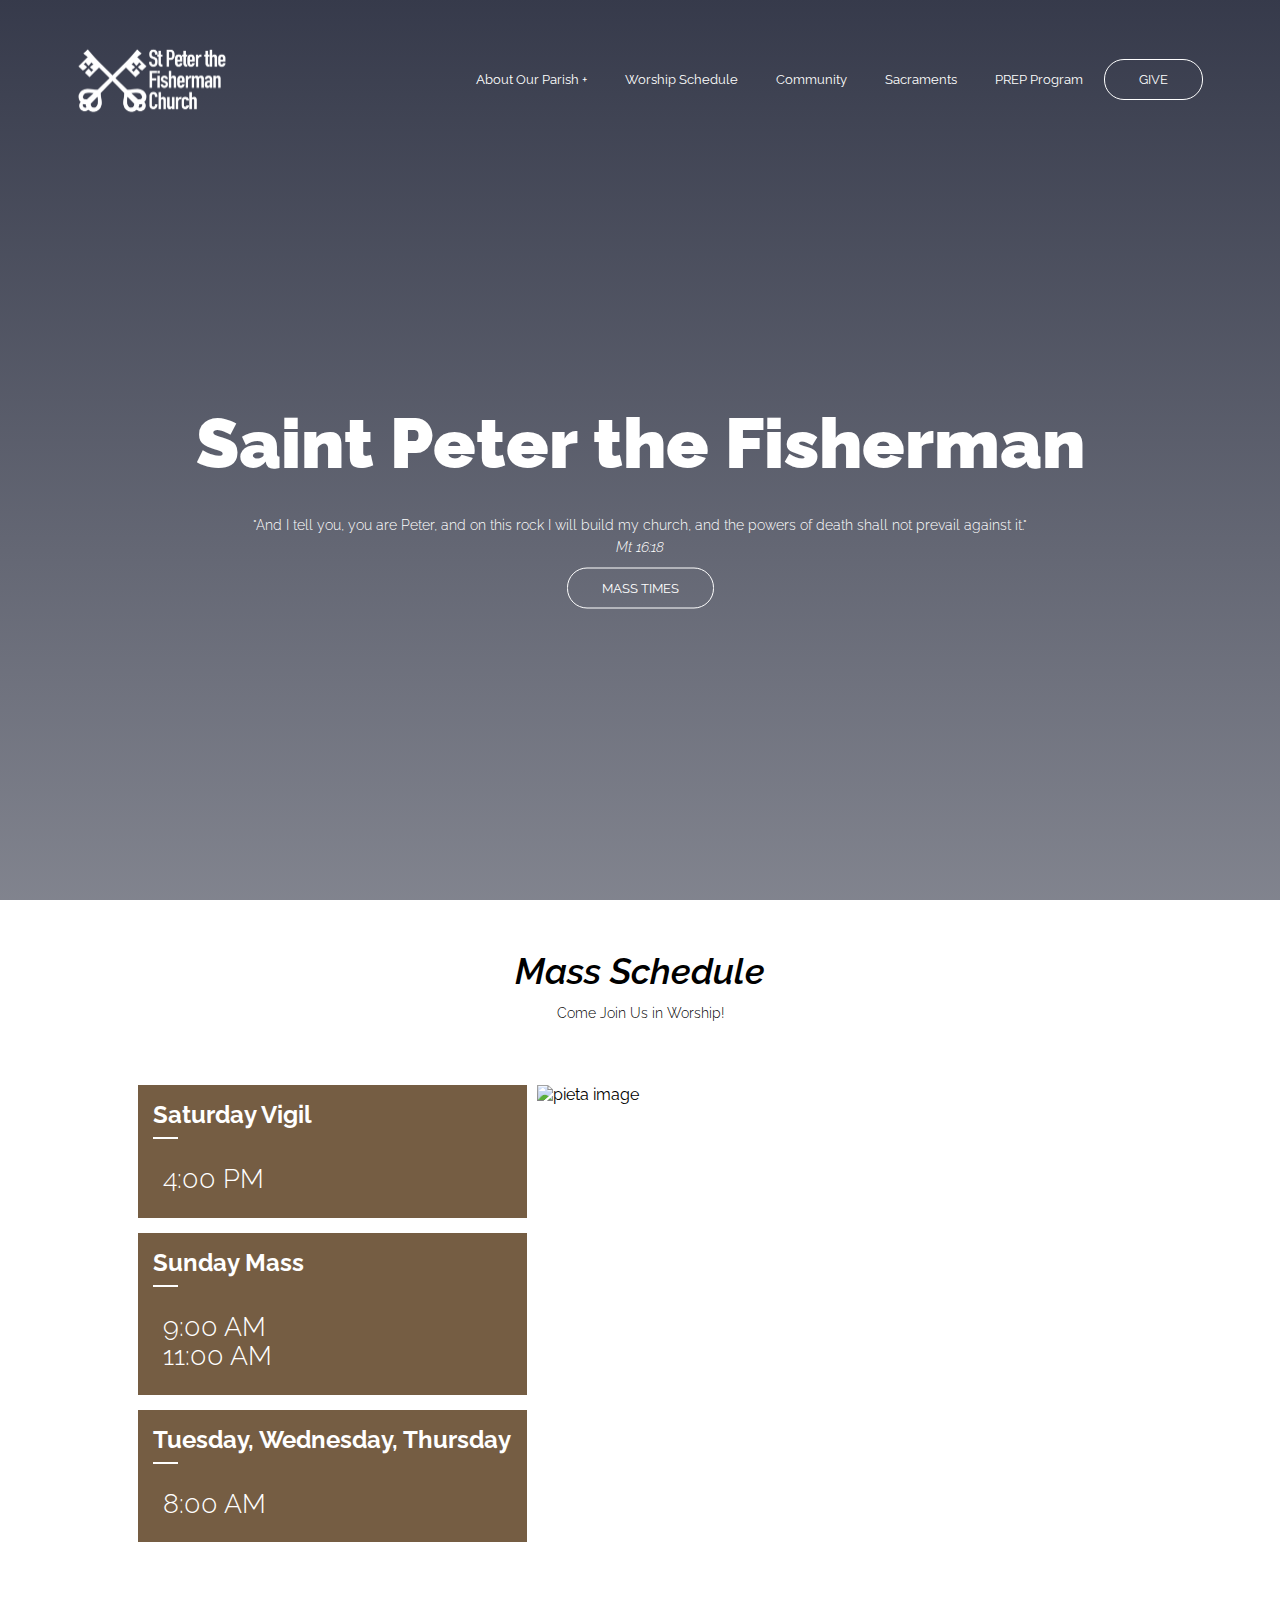
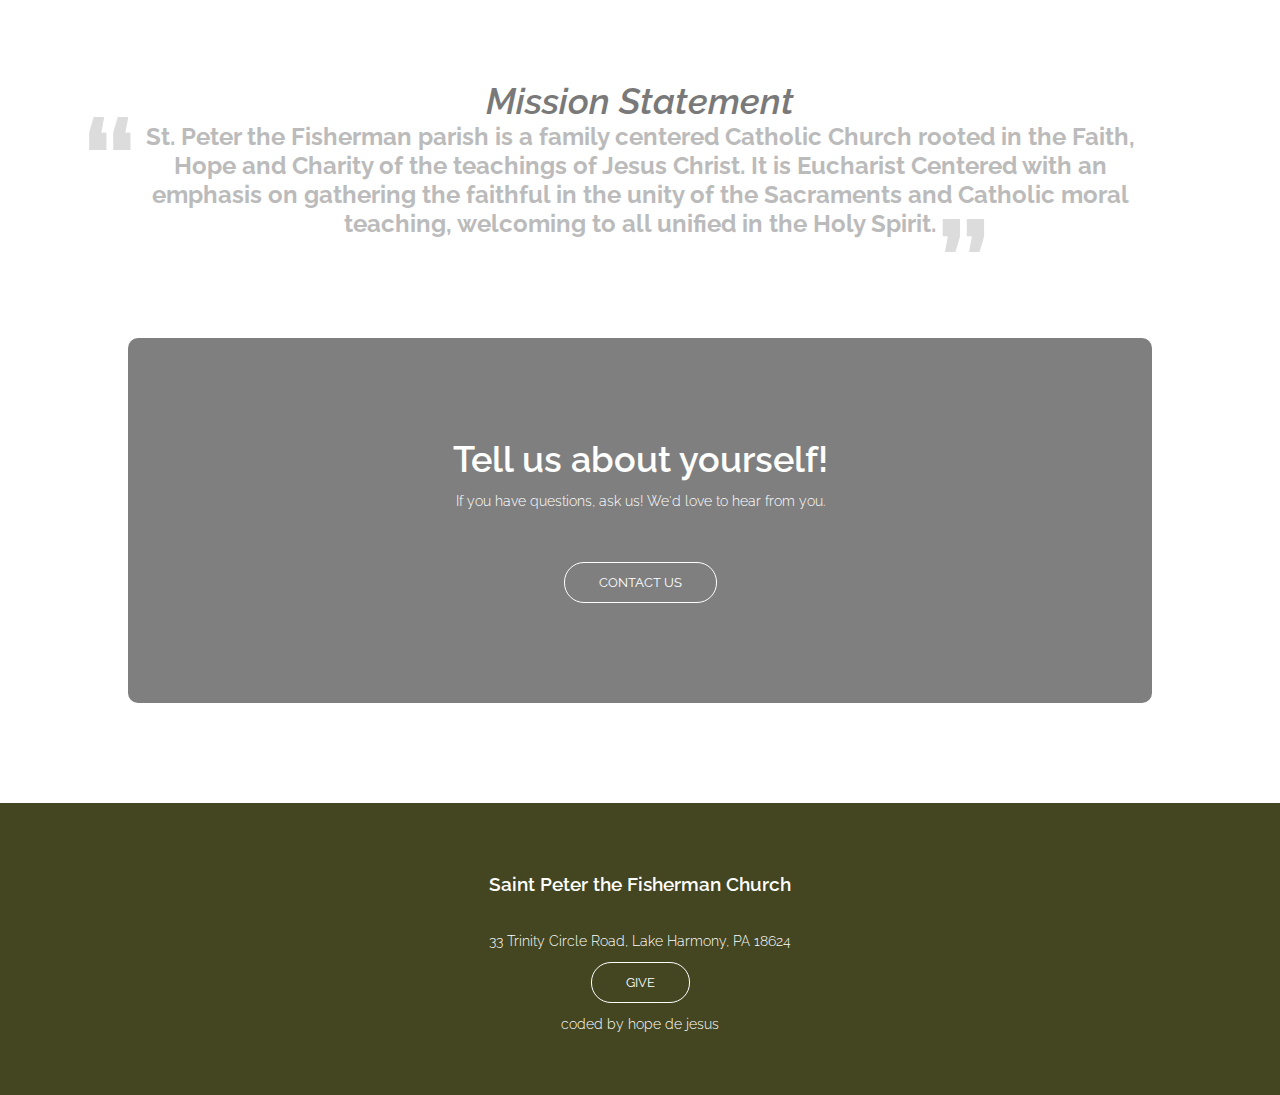
==== index.html @ 3e678460 "Edit Round 1" ====
<!DOCTYPE html>
<html lang="en">
    <head>
        <meta charset="UTF-8">
        <meta name = "viewport" content="with=device-width, initial-scale = 1.0">
        <title>Saint Peter</title>
        <link rel="stylesheet" href="style.css">
        <link rel="icon" type="image/x-icon" href="/images/favicon.ico">
        <link rel="preconnect" href="https://fonts.googleapis.com">
        <link rel="preconnect" href="https://fonts.gstatic.com" crossorigin>
        <link href="https://fonts.googleapis.com/css2?family= Nunito :wght@200;300;400;600;800&family=Raleway&display=swap" rel="stylesheet">
        <script src="https://kit.fontawesome.com/0bef0d9906.js" crossorigin="anonymous"></script>
    <body>
        <section class ="header">
            <nav>
                <a href="index.html"><img src= "images/logo.png"></a>
                <div class = "nav-links" id="navLinks">
                    <i class="fa fa-times" onclick = hideMenu()></i>
                    <ul>
                        <li>
                            <label for= "drop-1" class="toggle"></label>
                            <a>  About Our Parish  </a>
                            <input type="checkbox" id="drop-1">
                            <ul>
                                <li><a href="about.html">Our History</a></li>
                                <li><a href="contact.html">Contact Us</a></li>
                                <li><a href="join.html">Become a Member</a></li>
                            </ul>
                        </li>
                        <li><a href="schedule.html">Worship Schedule</a></li>
                        <li><a href="community.html">Community</a></li>
                        <li><a href="sacraments.html">Sacraments</a></li>
                        <li><a href="prep.html">PREP Program</a></li>
                        <a href="https://www.osvhub.com/stpeterthefisherman/giving/funds" class="main-button">GIVE</a>
                    </ul>
                </div>
                <i class="fa fa-bars" onclick= showMenu() ></i>
            </nav>

            <div class = "text-box">
                <h1><b>Saint Peter the Fisherman</b></h1>
                <p>"And I tell you, you are Peter, and on this rock I will build my church, and the powers of death
                    shall not prevail against it."<br><i>Mt 16:18</i></p>
                <a href="schedule.html" class="main-button">MASS TIMES</a>
            </div>

        </section>




        <! ------- mass schedule ---------- !>
        <section class ="subtitle">
            <h1><em>Mass Schedule</em></h1>
            <p>Come Join Us in Worship!</p>
        </section>
        <section class="schedule">
            <div class = "row">
                <div class="schedule-col">
                    <ol>
                        <li>
                            <h4>Saturday Vigil</h4>
                            <p>4:00 PM</p>
                        </li>
                        <li>
                            <h4>Sunday Mass</h4>
                            <p>9:00 AM <br>11:00 AM</p>
                        </li>
                        <li>
                            <h4>Tuesday, Wednesday, Thursday</h4>
                            <p>8:00 AM</p>
                        </li>
                    </ol>
                </div>
                <img src="images/motherAndSon.jpg" alt="pieta image">
            </div>

        </section>


        <! ------- mission statement ---------- !>
        <section class ="subtitle">
            <section class = "quote">
                <h1><em>Mission Statement</em></h1>
                <h2>St. Peter the Fisherman parish is a family centered Catholic
                    Church rooted in the Faith, Hope and Charity of the teachings
                    of Jesus Christ. It is Eucharist Centered with an emphasis on
                    gathering the faithful in the unity of the Sacraments and
                    Catholic moral teaching, welcoming to all unified in the
                    Holy Spirit.</h2>
            </section>
        </section>



    <! ------ Contact  --------- >
    <section class = "contact-port">
        <h1>Tell us about yourself!</h1>
        <p>If you have questions, ask us! We'd love to hear from you.</p>
        <a href="contact.html" class="main-button">CONTACT US</a>
    </section>


    <! ------ footer --------- >
    <section class = "footer">
        <h3>Saint Peter the Fisherman Church</h3>
        <p>33 Trinity Circle Road, Lake Harmony, PA 18624
        </p>
        <a href="https://www.osvhub.com/stpeterthefisherman/giving/funds" class="main-button">GIVE</a>
        <p>coded by hope de jesus <i class="fa-regular fa-face-smile"></i></p>
    </section>

    </body>


    <! ---------------JavaScript for Hamburger Toggle Menu ----------------------- !>


    <script>
        var navLinks = document.getElementById("navLinks");
        function showMenu(){
            navLinks.style.right = "0";
        }
        function hideMenu(){
            navLinks.style.right = "-200px";
        }
    </script>

</html>
---- style.css ----
*{
    margin: 0;
    padding: 0;
    -webkit-box-sizing: border-box;
    box-sizing: border-box;
    font-family: 'Raleway', sans-serif;
}



.header{
    min-height: 100vh;
    width: 100%;
    background-image: linear-gradient(rgba(4,9,30,0.8),rgba(4,9,30,0.5)), url(images/outside.jpg);
    background-position: center;
    background-size: cover;
    position: relative;
}

nav{
    display: flex;
    padding: 2% 6%;
    justify-content: space-between;
    align-items: center;
}
nav img{
    width: 150px;

}
.nav-links{
    flex: 1;
    text-align: right;
}

.nav-links ul li{
    list-style: none;
    display: inline-block;
    padding: 3px 12px;
    position: relative;
    margin: 5px;
}

.nav-links ul li ul li{
    list-style: none;
}

.nav-links ul li ul li:after {
    content: '';
    position: absolute;
    width: 100%;
    transform: scaleX(0);
    height: 2px;
    bottom: 0;
    left: 0;
    background-color: #EB5E28;
    transform-origin: bottom right;
    transition: transform 0.25s ease-out;
}

/*this drop downs items*/
.nav-links ul li ul li:hover:after{
    transform: scaleX(1);
    transform-origin: bottom left;

}

/*the main items*/
.nav-links ul li:hover{
    transition: .5s;
}

.nav-links ul li:after {
    content: '';
    position: absolute;
    width: 100%;
    transform: scaleX(0);
    height: 2px;
    bottom: 0;
    left: 0;
    background-color: #137C31;
    transform-origin: bottom right;
    transition: transform 0.25s ease-out;
}

.nav-links ul li:hover:after {
    transform: scaleX(1);
    transform-origin: bottom left;
}

.nav-links ul ul {
    display: none;
    position: absolute;
}


.nav-links ul ul li{
    float: none;
    display: list-item;
    position: relative;
}


.nav-links ul li a{
    color: white;
    text-decoration: none;
    font-size: 13px;
    display: inline-block;
}


li>a:after{
    content: ' +';
}


.nav-links ul li:hover>ul{
    display: block;
}

li>a:only-child:after{
    content: "";
}

nav .fa{
    display: none;
    color: white;
    margin: 10px;
    font-size: 22px;
    cursor: pointer;
}


[id^=drop]{
    display: none;
}

.text-box{
    width: 90%;
    color: white;
    position: absolute;
    top: 55%;
    left: 50%;
    transform: translate(-50%, -50%);
    text-align: center;

}

.text-box h1{
    padding: 20px;
    font-size: 70px;
}

.text-box h2{
    margin: 10px 0 40px;
    font-size:20px;
}

.main-button{
    display: inline-block;
    text-decoration: none;
    color: white;
    border: 1px solid white;
    padding: 12px 34px;
    font-size: 13px;
    background: transparent;
    position: relative;
    cursor: pointer;
    border-radius: 20px;
}

.main-button:hover{
    border: 1px solid white;
    background-color: #137C31;
    transition: .5s;
}

.secondary-button{
    display: inline-block;
    text-decoration: none;
    color: white;
    border: 1px solid #137C31;
    padding: 12px 34px;
    font-size: 13px;
    background: #137C31;
    position: relative;
    cursor: pointer;
    border-radius: 20px;
}

.secondary-button:hover{
    border: 1px solid #137C31;
    background-color: white;
    color: #137C31;
    transition: .5s;
}


@media(max-width: 700px){
     .text-box h1{
         font-size: 40px;
     }

    .nav-links ul li{
        display: block;
    }


    .nav-links{
        position: absolute;
        background: #999D58;
        height: 100vh;
        width: 200px;
        right:-200px;
        top: 0;
        text-align: left;
        z-index: 2;
        transition: .5s;
    }

    nav .fa{
        display: block;
        color: white;
        margin: 10px;
        font-size: 22px;
        cursor: pointer;
    }


    [id^=drop]:checked+ul{
        display: block;
    }

    .nav-links ul{
        padding: 10px;
    }

    .nav-links ul ul a{
        padding: 0px;
    }

    .nav-links ul ul{
        float: none;
        position: static;
        color: white;
    }

    nav ul ul li{
        display: block;
        width:100%;
    }

    .nav-links ul li ul li:after {
        background-color: white;
        width: 90%;
    }

    .nav-links ul ul {
        display: block;
        position: relative;
    }


}


/*--------- text specification ------*/
h1{
    font-size: 36px;
    font-weight: 600;
}



p{
    font-size: 14px;
    font-weight: 300;
    line-height: 22px;
    padding: 10px;
}

a{
    text-decoration: none;
    color: black;
}

.row{
    margin-top: 5%;
    display: flex;
    justify-content: space-between;
}

.subtitle{
    width: 80%;
    margin: auto;
    text-align: center;
    padding-top: 50px;
}


/*-------- mass schedule  ----------*/

.schedule-col{
    flex-basis: 65%;
}


.schedule{
    width: 80%;
    margin: auto;
    padding-bottom: 50px;
}

.schedule h3{
    text-align: left;
}

.schedule img{
    width: 1000px;
    height: 495px;

}


.schedule-col h3 {
    font-size: 1.65rem;
    margin: 15px 0;
    text-align: center;
}

.schedule-col ol {
    counter-reset: section;
    padding: 0px 10px 10px;
}

.schedule-col li {
    list-style-type: none;
    position: relative;
    font-size: 1.5rem;
    padding: 15px;
    margin-bottom: 15px;
    background: #755D43;
    color: #fff;
}

.schedule-col h4 {
    position: relative;
    padding-bottom: 10px;
}

.schedule-col h4:after {
    content: '';
    position: absolute;
    bottom: 0;
    left: 0;
    width: 25px;
    height: 2px;
    background: white;
}

.schedule-col p {
    font-size: 1.7rem;
    line-height: 1.8rem;
    margin-top: 15px;
}


@media(max-width: 800px){
    .schedule-col{
        flex-direction: row;
    }
    .schedule{
        flex-direction: row;
    }
    .schedule img{
        flex-direction: row;
        width: 100%;
        height: 100%;
    }
}


/* ----------- mission statement --------------- */
.quote {

    color: #bbbbbb;
}

.quote h1{
    color: #7a7979;
}

.quote h2::before,
.quote h2::after {
    content: "“";
    font-size: 8rem;
    margin: -2rem 0 0 -4rem;
    position: absolute;
    opacity: 0.5;
}

.quote h2::after {
    content: "”";
    margin: -1rem -4rem 0 0;
}

/* ---------- contact -----------*/
.contact-port{
    margin: 100px auto;
    width: 80%;
    background-image: linear-gradient(rgba(0,0,0,0.5), rgba(0,0,0,0.5)), url(images/candleSet.jpg);
    background-position: center;
    background-size: cover;
    border-radius: 10px;
    text-align: center;
    padding: 100px 0;

}

.contact-port h1{
    color: white;
    padding: 0;
}
.contact-port p{
    color: white;
    margin-bottom: 40px;
}

@media(max-width: 800px){
    .contact-port h1{
        font-size: 24px;
    }
}


/*----------- footer -------------*/


.footer{
    width:100%;
    text-align: center;
    padding: 50px 0;
    background-color: #434620;
    color: white;
}

.footer h3{
    margin-bottom: 25px;
    margin-top: 20px;
    font-weight: 600;
}



/*  ------------------ general pages ----------*/
.sub-header-contact{
    height: 50vh;
    width: 100%;
    background-image: linear-gradient(rgba(4,9,30,0.75),rgba(4,9,30,0.75)), url(images/pews.JPG);
    background-position: center;
    background-size: cover;
    text-align: center;
    color: white;
}

.sub-header-contact h1{
    margin-top: 40px;
}


.about-general{
    width: 80%;
    margin: auto;
    padding-top: 80px;
    padding-bottom: 50px;
}

.about-general h3{
    text-align: left;
}

.general-col{
    flex-basis: 48%;
    padding: 30px 2px;
}

.general-col img{
    width: 100%;
}


.general-col h3 {
    font-size: 1.65rem;
    margin: 15px 0;
    text-align: center;
  }
  
.general-col ol {
    counter-reset: section;
    padding: 30px;
  }
  
.general-col li {
    list-style-type: none;
    position: relative;
    font-size: 1.5rem;
    padding: 15px;
    margin-bottom: 15px;
    background: #755D43;
    color: #fff;
  }
  
  .about-general h4 {
    position: relative;
    padding-bottom: 10px;
  }

  .about-general h4:after {
    content: '';
    position: absolute;
    bottom: 0;
    left: 0;
    width: 25px;
    height: 2px;
    background: white;
  }
  
  .about-general p {
    font-size: 1.7rem;
    line-height: 1.8rem;
    margin-top: 15px;
  }

@media(max-width: 800px){
    .row{
        flex-direction: column; /* important */
    }
}

/* ----- about paragraph -------  */
.about-paragraph{
    width: 80%;
    margin: auto;
    padding-top: 80px;
    padding-bottom: 50px;
}

.about-paragraph h3{
    text-align: left;
}

.paragraph-col{
    flex-basis: 48%;
    padding: 30px 2px;
}

.paragraph-col img{
    width: 100%;
}

.paragraph-col h1{
    padding-top: 0;
}

.paragraph-col p {
    padding: 15px 0 25px;
}


/*  ------------------ contact page ----------*/
.sub-header-contact{
    height: 50vh;
    width: 100%;
    background-image: linear-gradient(rgba(4,9,30,0.75),rgba(4,9,30,0.75)), url(images/altar2.jpg);
    background-position: center;
    background-size: cover;
    text-align: center;
    color: white;
}

.sub-header-contact h1{
    margin-top: 40px;
}

/*  ------------------ about page ----------*/
.sub-header-about{
    height: 50vh;
    width: 100%;
    background-image: linear-gradient(rgba(4,9,30,0.75),rgba(4,9,30,0.75)), url(images/candle.jpg);
    background-position: center;
    background-size: cover;
    text-align: center;
    color: white;
}

.sub-header-about h1{
    margin-top: 40px;
}

/*  ------------------ community page ----------*/
.sub-header-community{
    height: 50vh;
    width: 100%;
    background-image: linear-gradient(rgba(4,9,30,0.75),rgba(4,9,30,0.75)), url(images/pews.jpg);
    background-position: center;
    background-size: cover;
    text-align: center;
    color: white;
}

.sub-header-community h1{
    margin-top: 40px;
}

/*  ------------------ schedule page ----------*/
.sub-header-schedule{
    height: 50vh;
    width: 100%;
    background-image: linear-gradient(rgba(4,9,30,0.75),rgba(4,9,30,0.75)), url(images/insidefront.jpg);
    background-position: center;
    background-size: cover;
    text-align: center;
    color: white;
}

.sub-header-schedule h1{
    margin-top: 40px;
}


/*  ------------------ join page ----------*/
.sub-header-join {
    height: 50vh;
    width: 100%;
    background-image: linear-gradient(rgba(4,9,30,0.75),rgba(4,9,30,0.75)), url(images/copperMaryclose.jpg);
    background-position: center;
    background-size: cover;
    text-align: center;
    color: white;
}

.sub-header-join h1{
    margin-top: 40px;
}

/*  ------------------ sacrements page ----------*/
.sub-header-join {
    height: 50vh;
    width: 100%;
    background-image: linear-gradient(rgba(4,9,30,0.75),rgba(4,9,30,0.75)), url(images/candleSet.jpg);
    background-position: center;
    background-size: cover;
    text-align: center;
    color: white;
}

.sub-header-join h1{
    margin-top: 40px;
}


/*  ------------------ PREP page ----------*/
.sub-header-prep {
    height: 50vh;
    width: 100%;
    background-image: linear-gradient(rgba(4,9,30,0.75),rgba(4,9,30,0.75)), url(images/circledrive.jpg);
    background-position: center;
    background-size: cover;
    text-align: center;
    color: white;
}

.sub-header-join h1{
    margin-top: 40px;
}
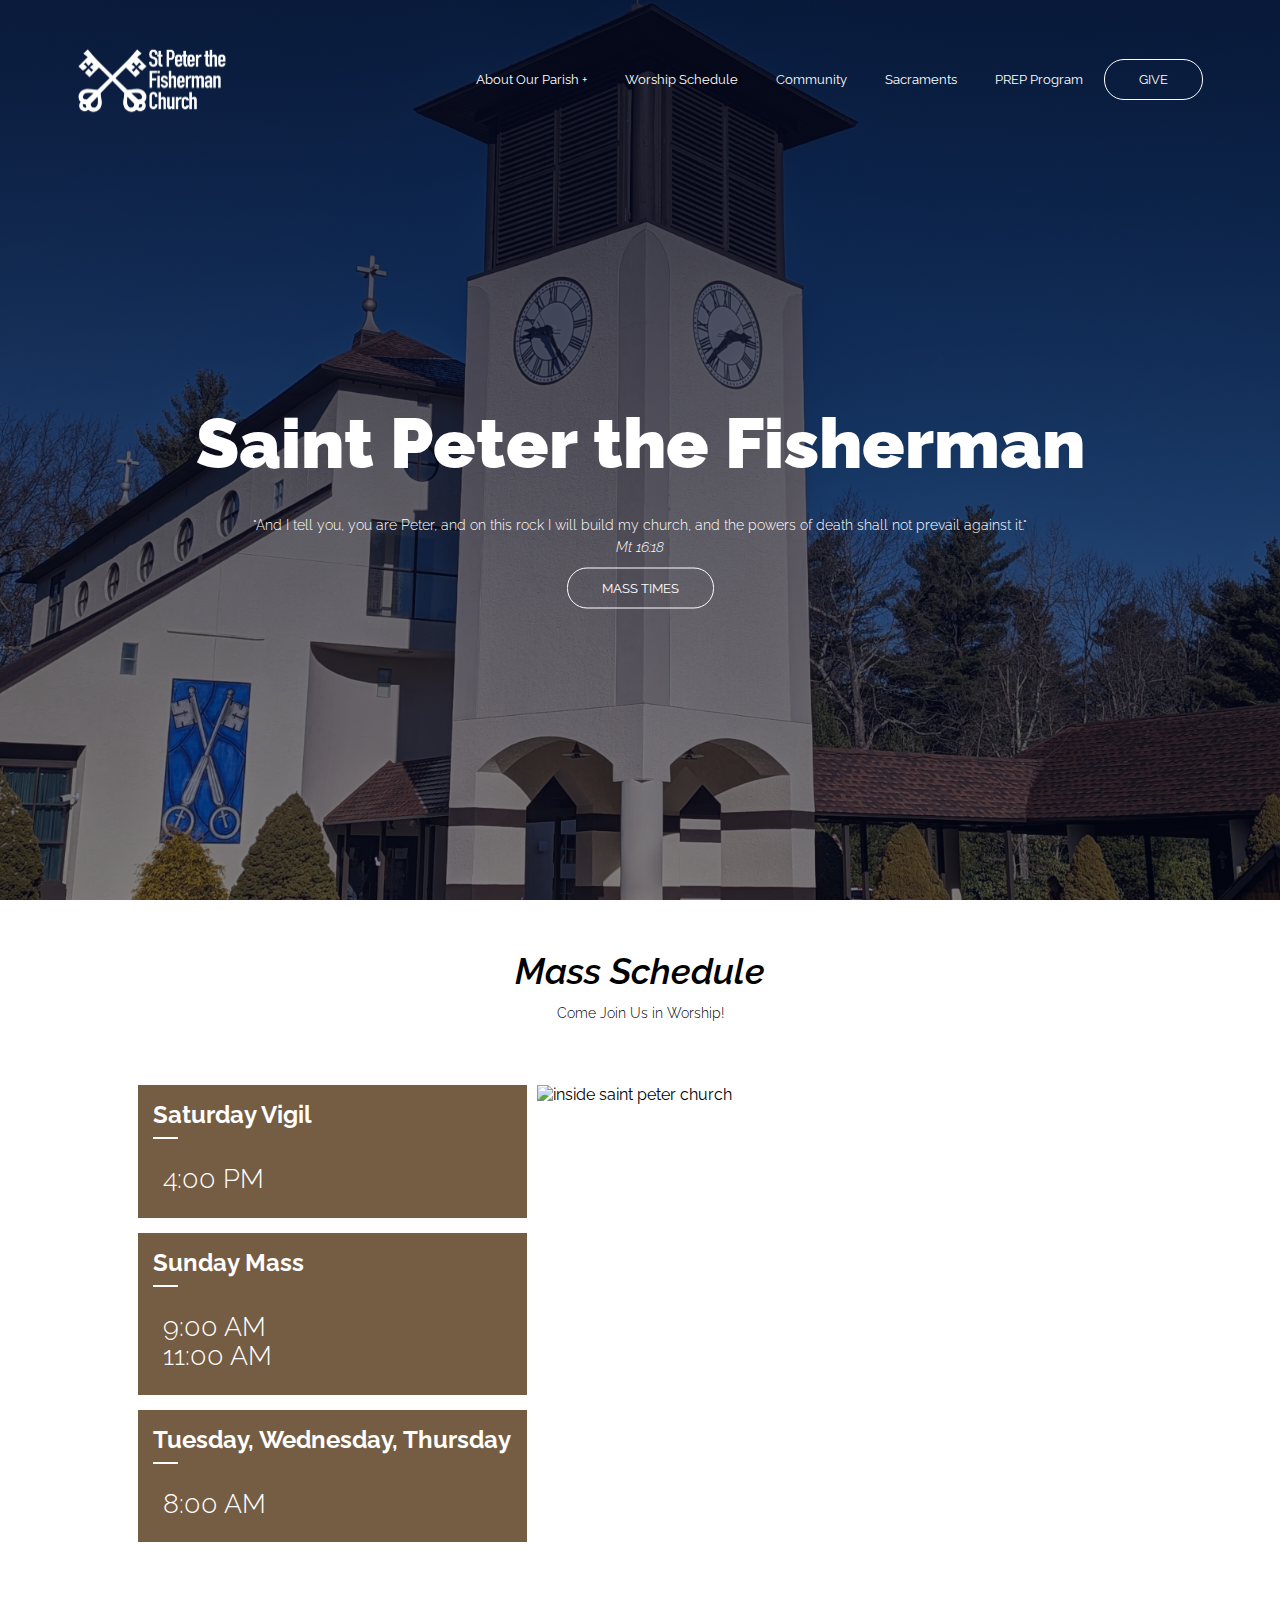
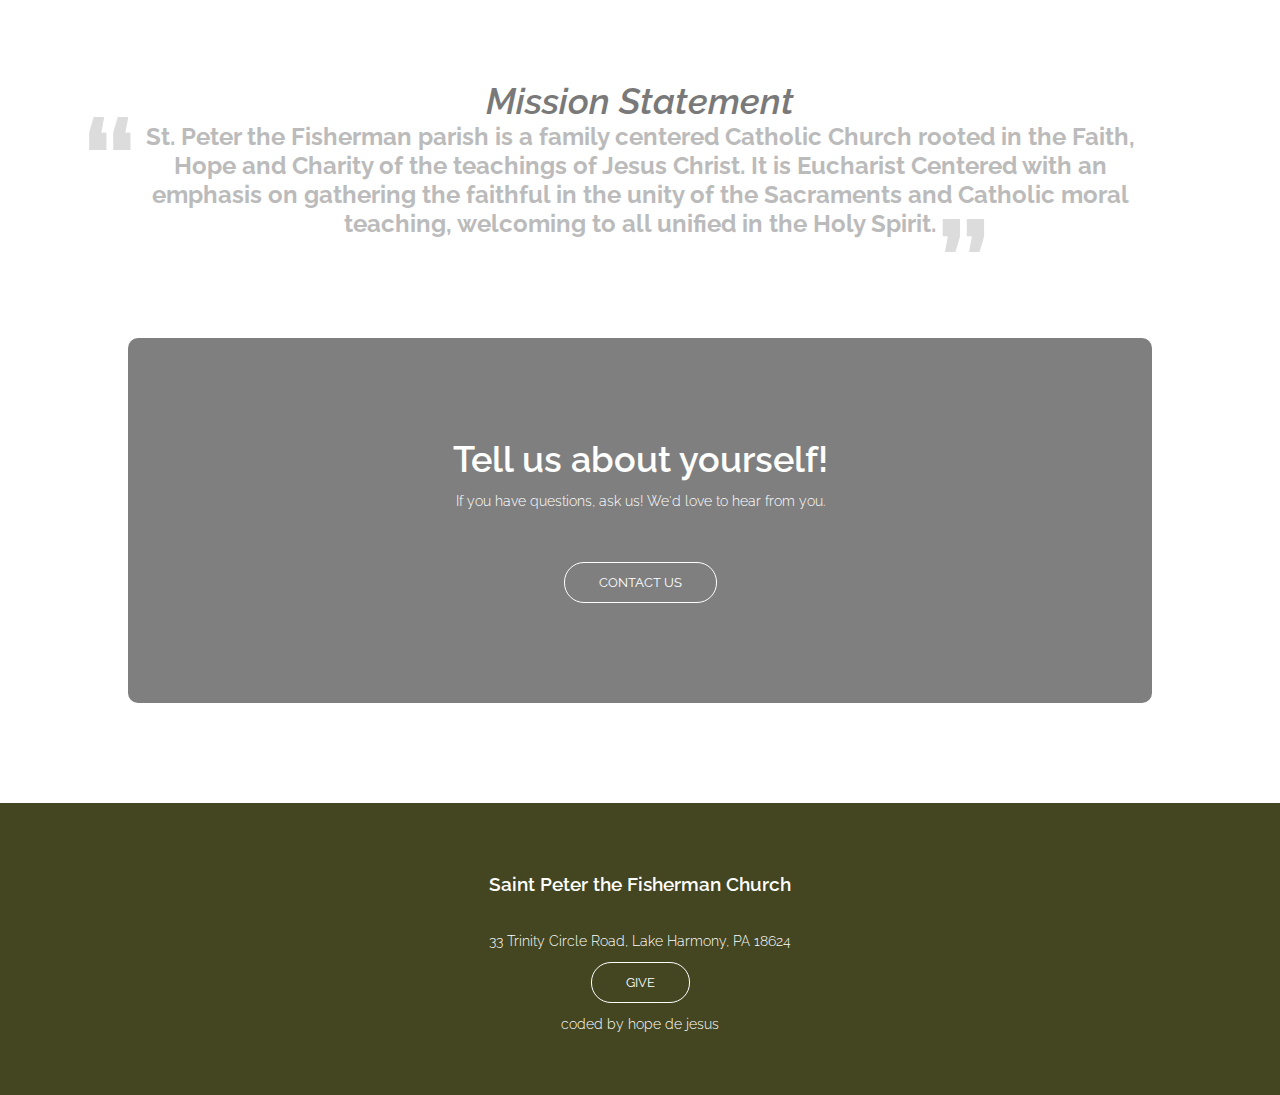
==== commit c7abae96: "Edit Round 3 added alt tags, more images, and few text typos" ====
--- a/index.html
+++ b/index.html
@@ -13,7 +13,7 @@
     <body>
         <section class ="header">
             <nav>
-                <a href="index.html"><img src= "images/logo.png"></a>
+                <a href="index.html"><img src= "images/logo.png" alt="Saint Peter the Fisherman Logo"></a>
                 <div class = "nav-links" id="navLinks">
                     <i class="fa fa-times" onclick = hideMenu()></i>
                     <ul>
@@ -72,7 +72,7 @@
                         </li>
                     </ol>
                 </div>
-                <img src="images/motherAndSon.jpg" alt="pieta image">
+                <img src="images/inside.jpg" alt="inside saint peter church">
             </div>
 
         </section>
--- a/style.css
+++ b/style.css
@@ -11,7 +11,7 @@
 .header{
     min-height: 100vh;
     width: 100%;
-    background-image: linear-gradient(rgba(4,9,30,0.8),rgba(4,9,30,0.5)), url(images/outside.jpg);
+    background-image: linear-gradient(rgba(4,9,30,0.8),rgba(4,9,30,0.5)), url(images/frontClock.jpg);
     background-position: center;
     background-size: cover;
     position: relative;
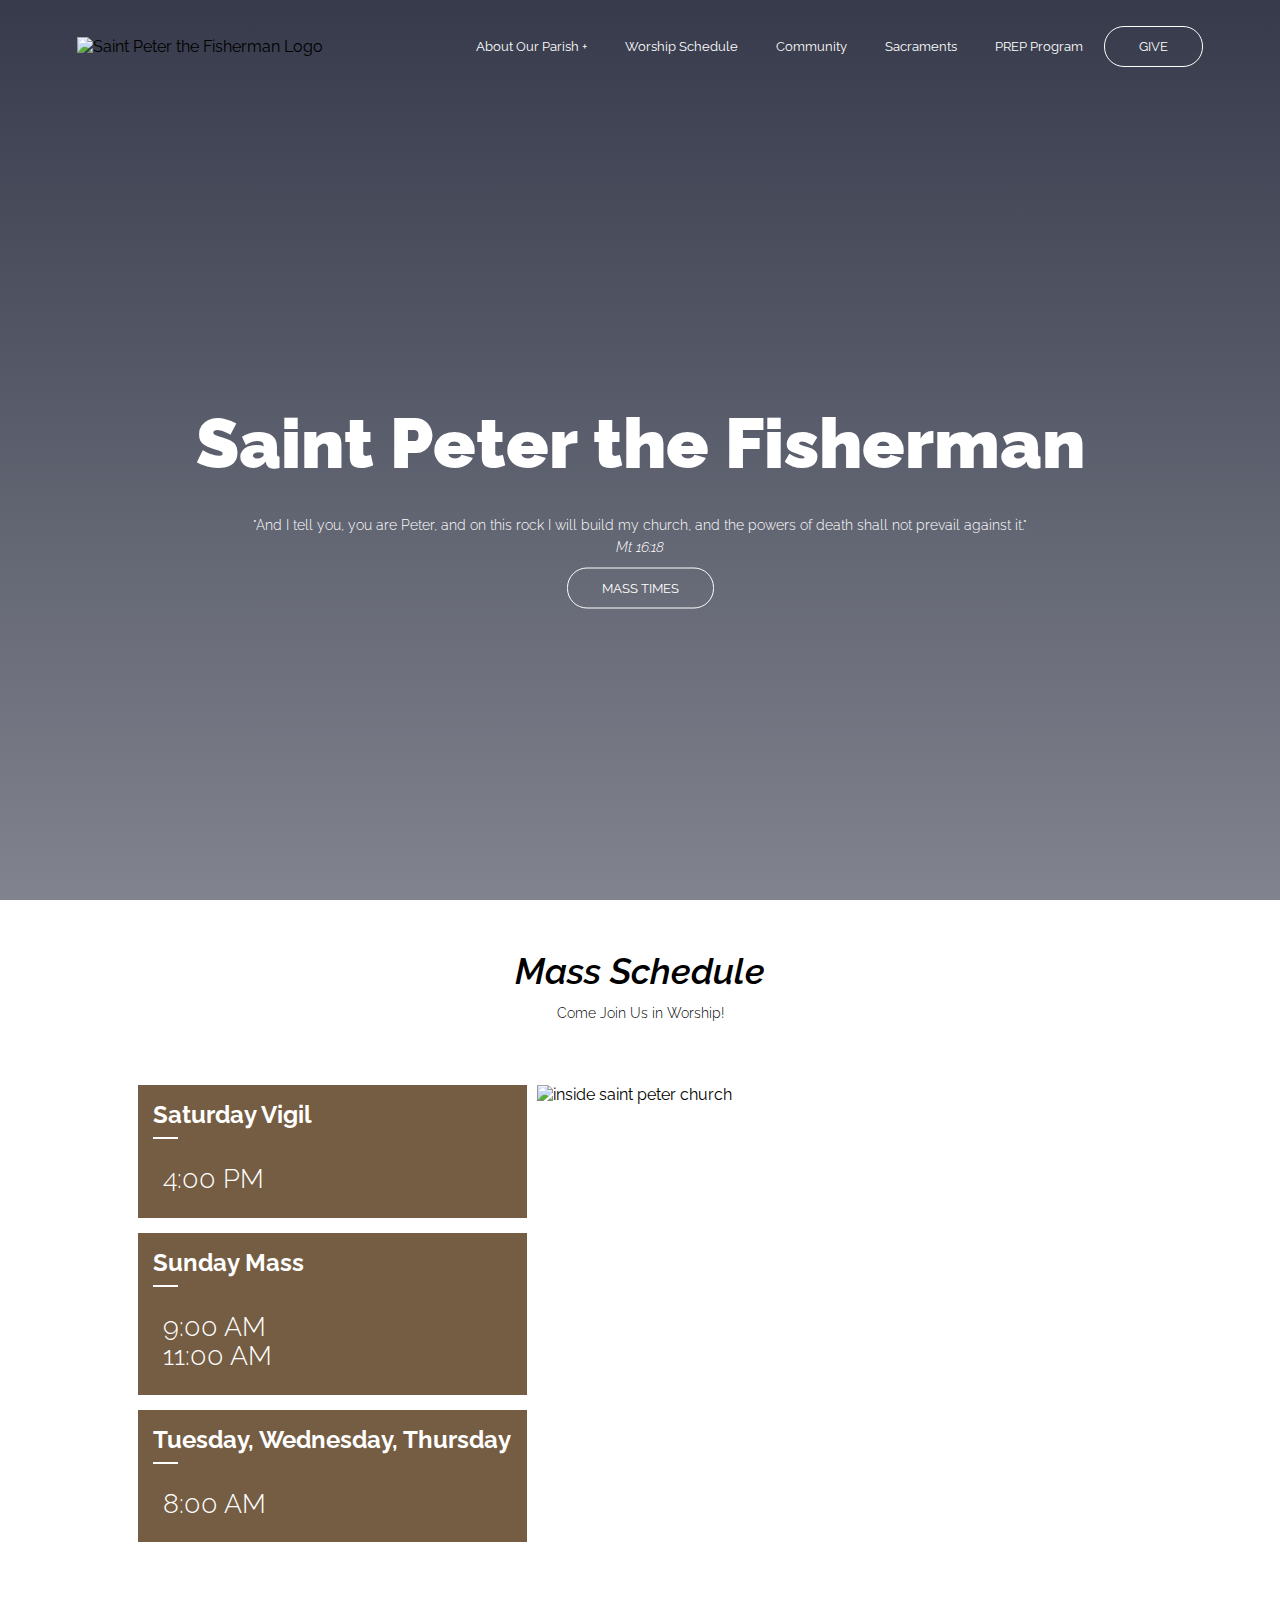
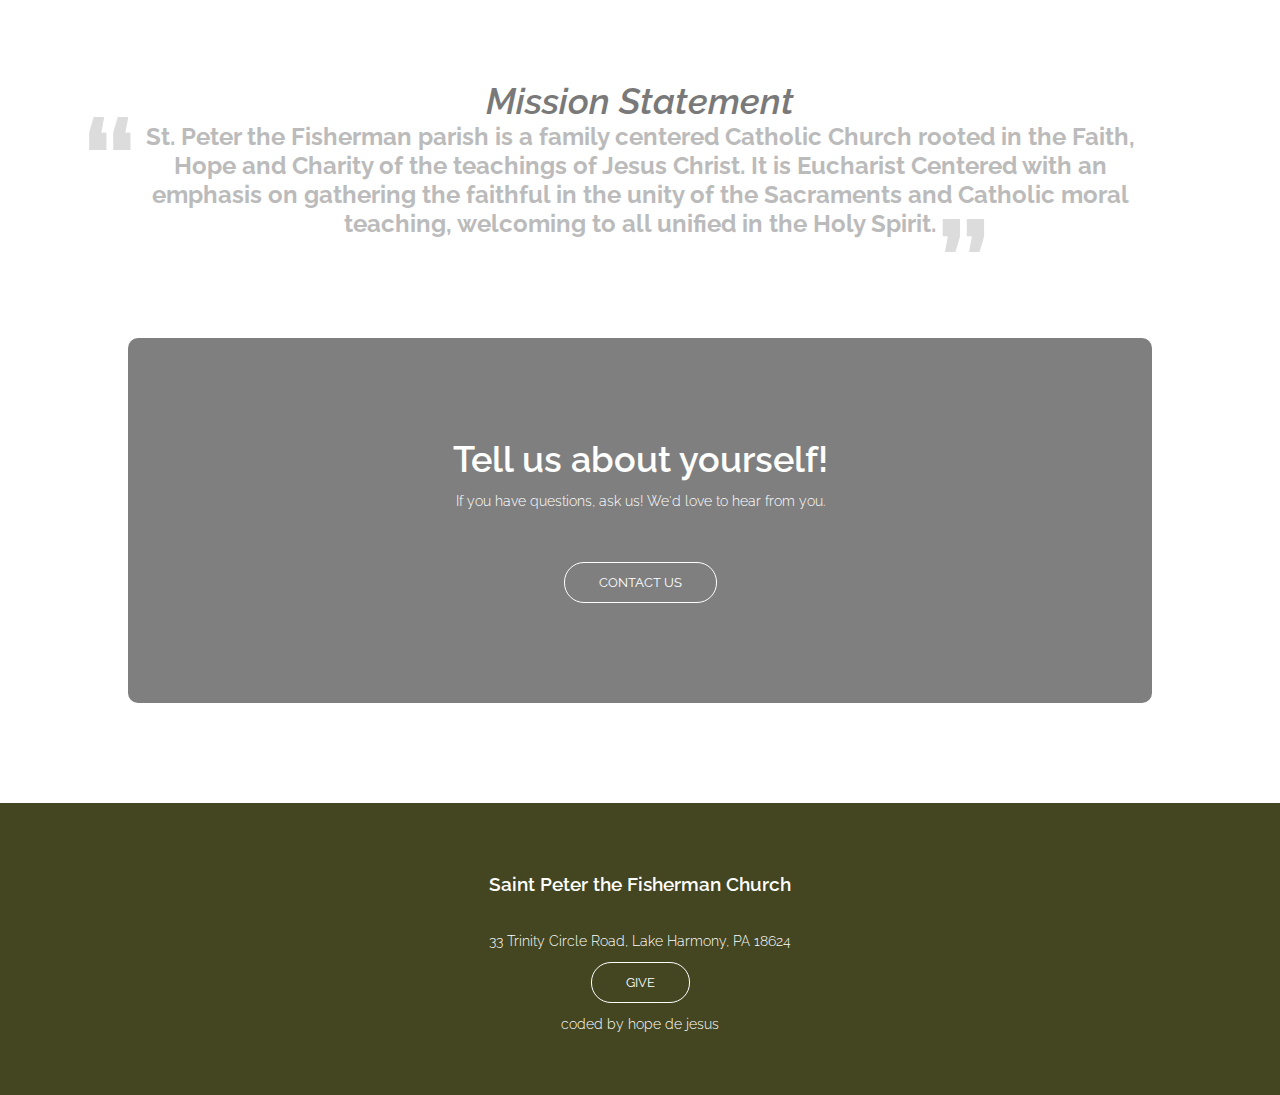
==== commit 75b2f6f5: "SEO try part 1 adding a site map changed title of pages to be more searchable" ====
--- a/index.html
+++ b/index.html
@@ -3,7 +3,7 @@
     <head>
         <meta charset="UTF-8">
         <meta name = "viewport" content="with=device-width, initial-scale = 1.0">
-        <title>Saint Peter</title>
+        <title>Saint Peter the Fisherman Church</title>
         <link rel="stylesheet" href="style.css">
         <link rel="icon" type="image/x-icon" href="/images/favicon.ico">
         <link rel="preconnect" href="https://fonts.googleapis.com">
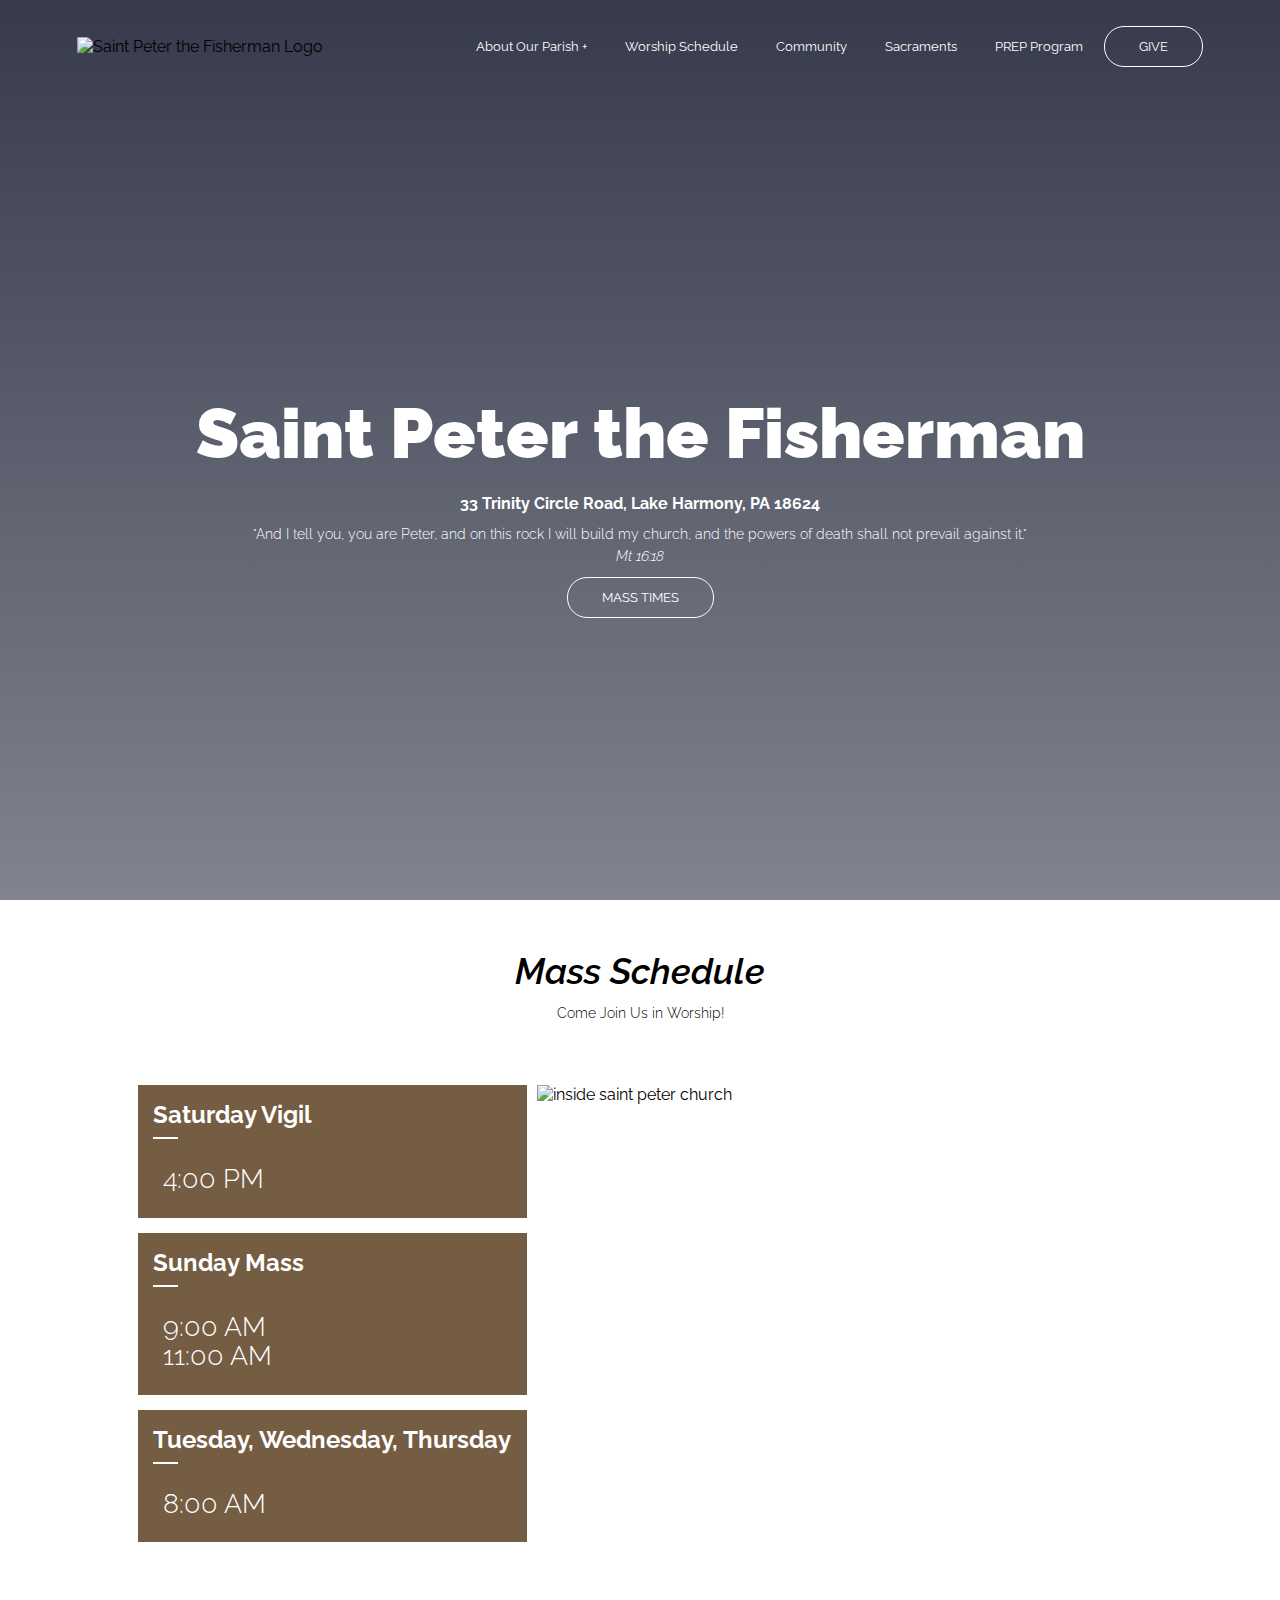
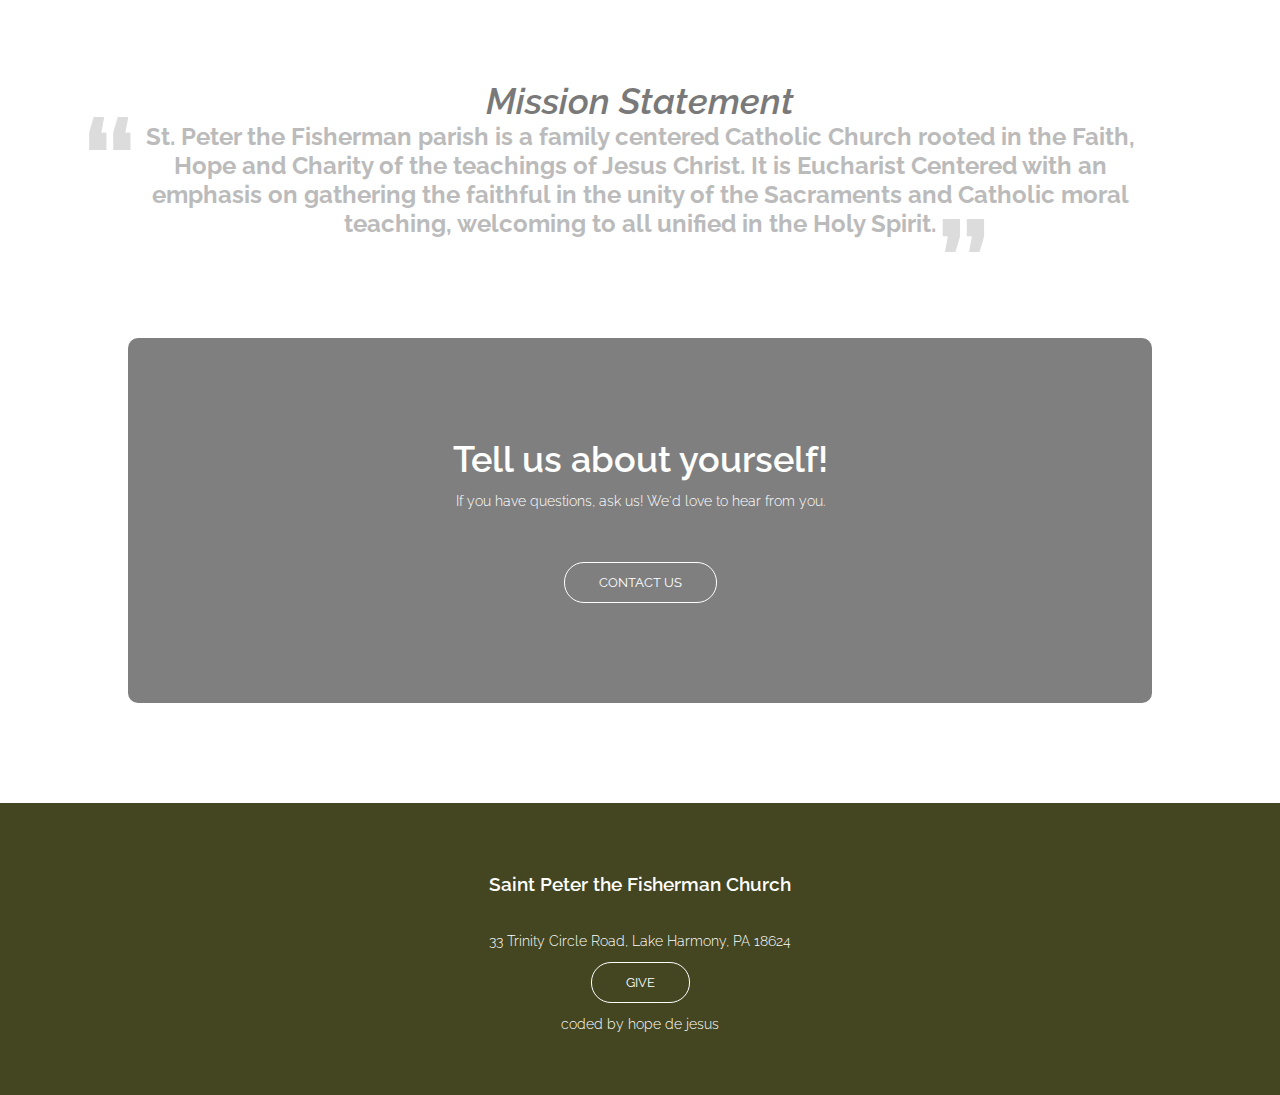
==== commit 408ff9fd: "SEO try part 1 added address higher in the text" ====
--- a/index.html
+++ b/index.html
@@ -2,6 +2,7 @@
 <html lang="en">
     <head>
         <meta charset="UTF-8">
+        <meta name="description" content = "Catholic Church in Lake Harmony Pennsylvania.">
         <meta name = "viewport" content="with=device-width, initial-scale = 1.0">
         <title>Saint Peter the Fisherman Church</title>
         <link rel="stylesheet" href="style.css">
@@ -39,6 +40,7 @@
 
             <div class = "text-box">
                 <h1><b>Saint Peter the Fisherman</b></h1>
+                <h4>33 Trinity Circle Road, Lake Harmony, PA 18624</h4>
                 <p>"And I tell you, you are Peter, and on this rock I will build my church, and the powers of death
                     shall not prevail against it."<br><i>Mt 16:18</i></p>
                 <a href="schedule.html" class="main-button">MASS TIMES</a>
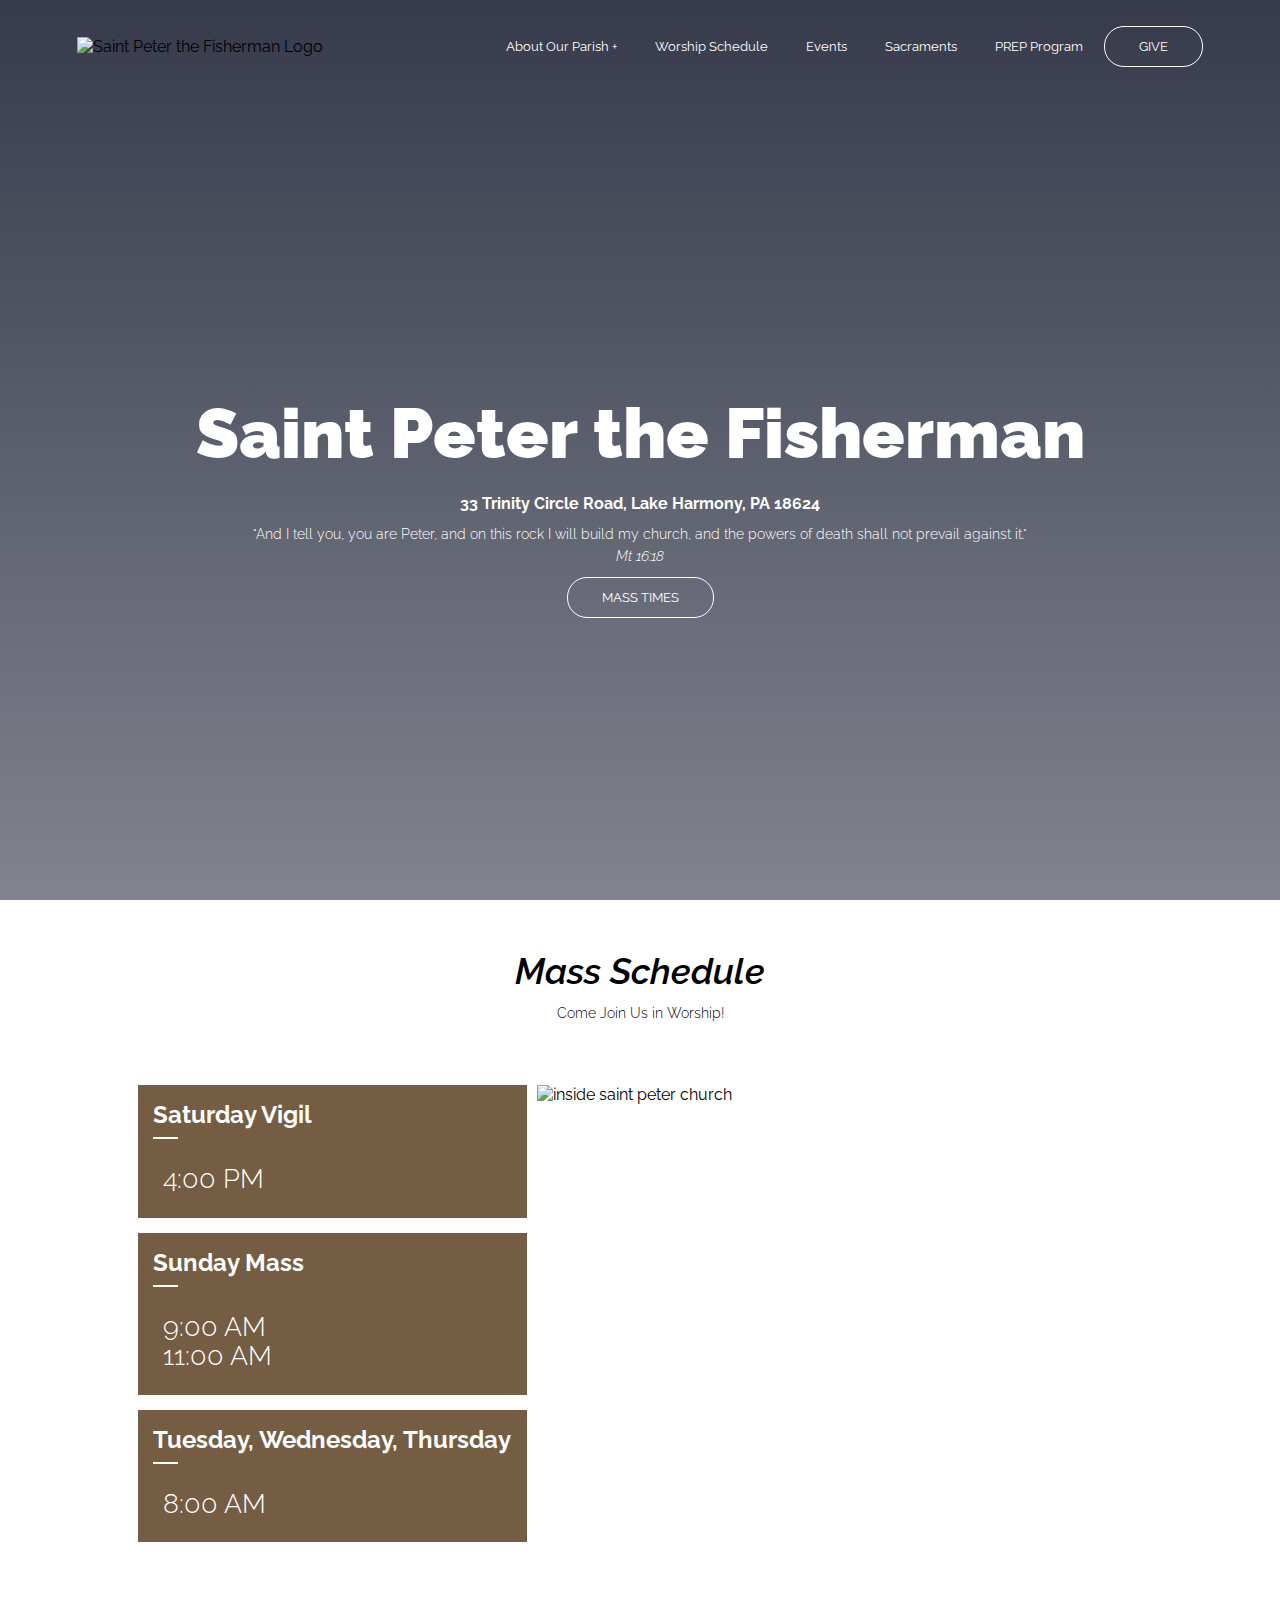
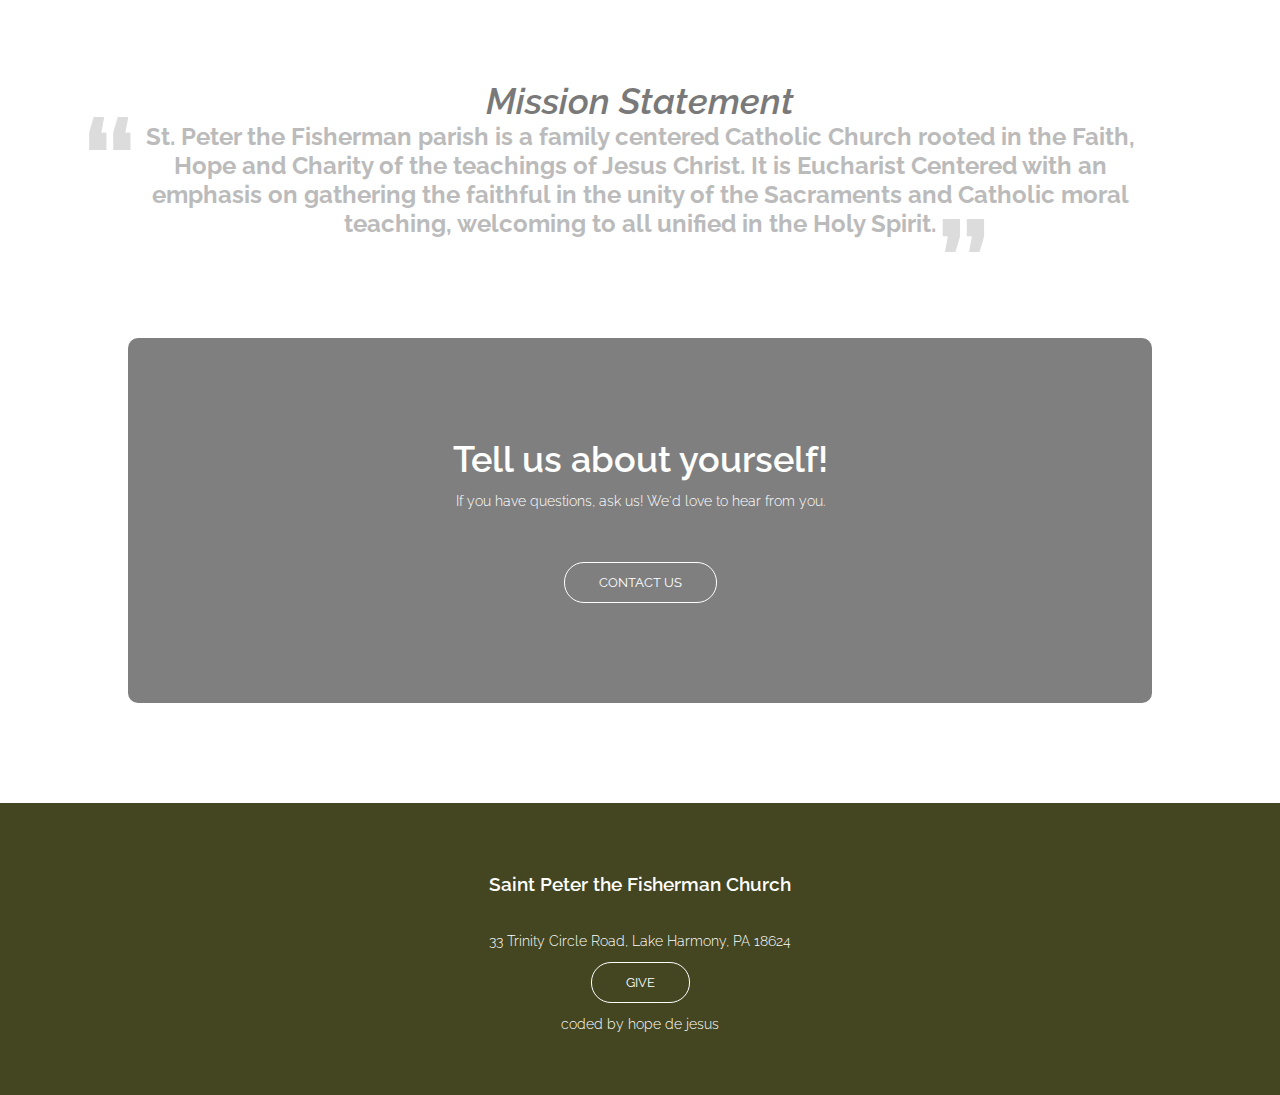
==== commit a8ca5c4a: "updating fundraising" ====
--- a/index.html
+++ b/index.html
@@ -29,7 +29,7 @@
                             </ul>
                         </li>
                         <li><a href="schedule.html">Worship Schedule</a></li>
-                        <li><a href="community.html">Community</a></li>
+                        <li><a href="community.html">Events</a></li>
                         <li><a href="sacraments.html">Sacraments</a></li>
                         <li><a href="prep.html">PREP Program</a></li>
                         <a href="https://www.osvhub.com/stpeterthefisherman/giving/funds" class="main-button">GIVE</a>
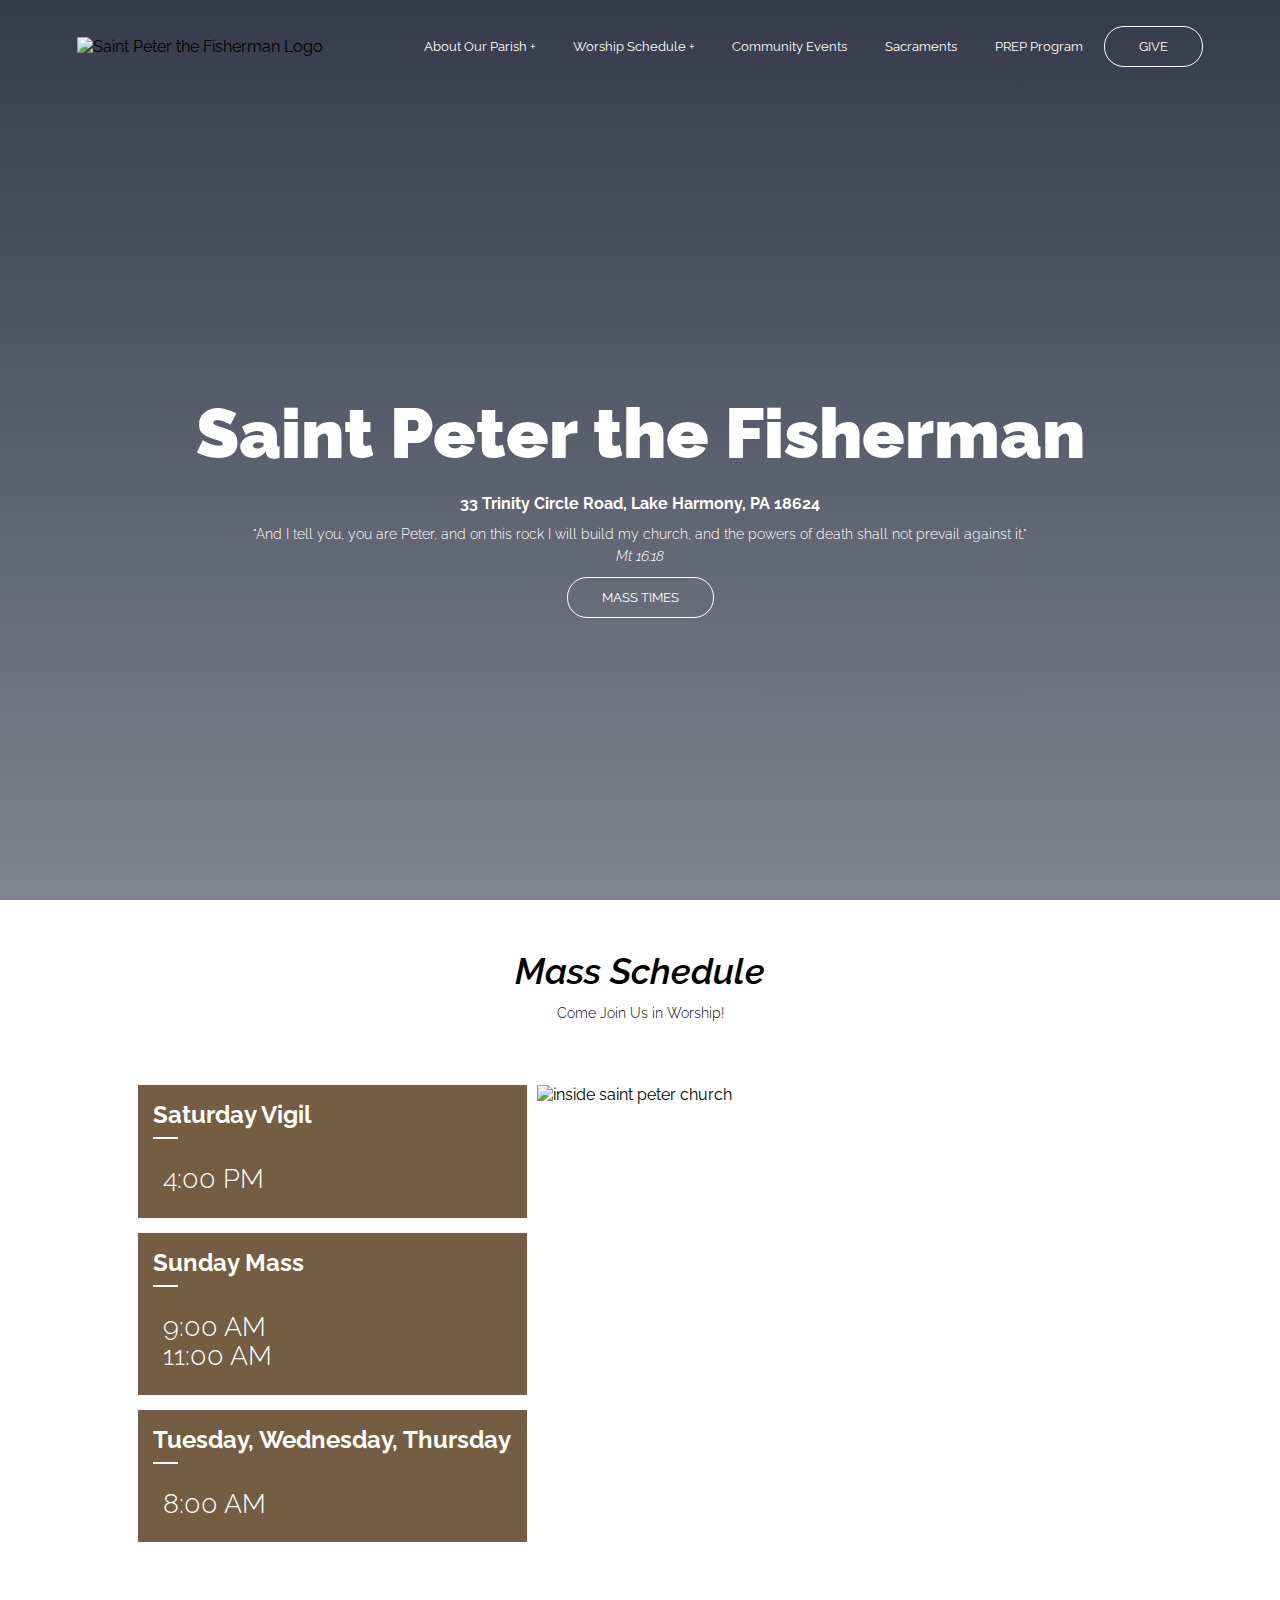
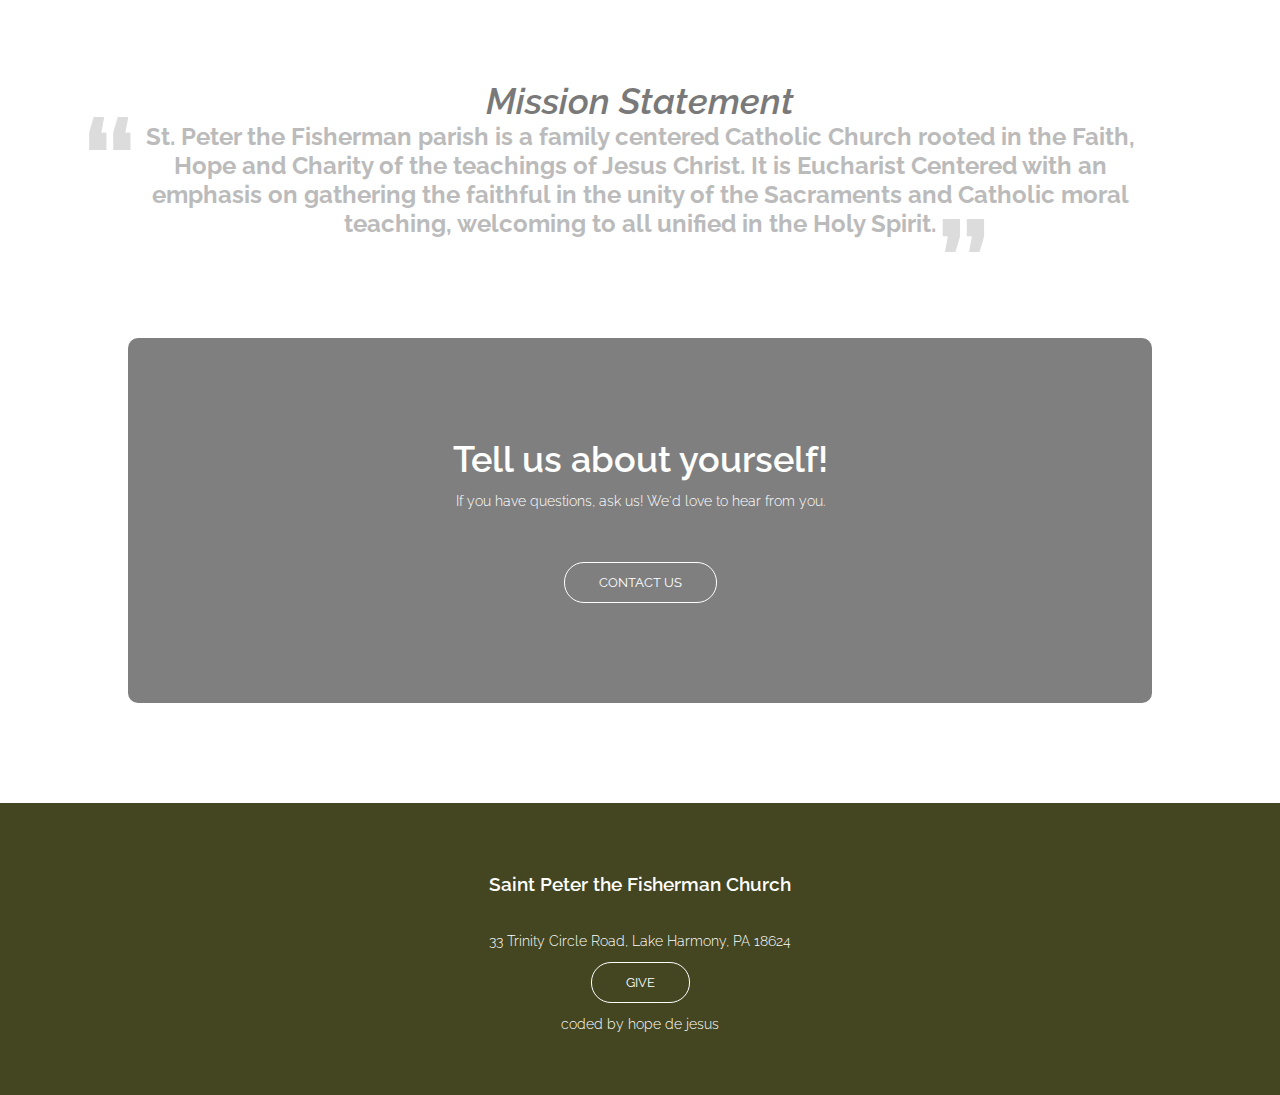
==== commit 3ebe5a11: "lent update, added kofc info and holy day page" ====
--- a/index.html
+++ b/index.html
@@ -28,8 +28,16 @@
                                 <li><a href="join.html">Become a Member</a></li>
                             </ul>
                         </li>
-                        <li><a href="schedule.html">Worship Schedule</a></li>
-                        <li><a href="community.html">Events</a></li>
+                        <li>
+                            <label for= "drop-1" class="toggle"></label>
+                            <a>  Worship Schedule  </a>
+                            <input type="checkbox" id="drop-1">
+                            <ul>
+                                <li><a href="schedule.html">Mass Times</a></li>
+                                <li><a href="holydays.html">Holy Days</a></li>
+                            </ul>
+                        </li>
+                        <li><a href="community.html">Community Events</a></li>
                         <li><a href="sacraments.html">Sacraments</a></li>
                         <li><a href="prep.html">PREP Program</a></li>
                         <a href="https://www.osvhub.com/stpeterthefisherman/giving/funds" class="main-button">GIVE</a>
--- a/style.css
+++ b/style.css
@@ -270,7 +270,6 @@
 }
 
 
-
 p{
     font-size: 14px;
     font-weight: 300;
@@ -381,7 +380,6 @@
 
 /* ----------- mission statement --------------- */
 .quote {
-
     color: #bbbbbb;
 }
 
@@ -596,7 +594,7 @@
     margin-top: 40px;
 }
 
-/*  ------------------ community page ----------*/
+/*  ------------------ community events page ----------*/
 .sub-header-community{
     height: 50vh;
     width: 100%;
@@ -610,6 +608,17 @@
 .sub-header-community h1{
     margin-top: 40px;
 }
+.dividing-words {
+    color: #bbbbbb;
+}
+
+.dividing-words h1{
+    color: black;
+}
+.dividing-words h2{
+    color: #7a7979;
+}
+
 
 /*  ------------------ schedule page ----------*/
 .sub-header-schedule{
@@ -671,4 +680,19 @@
 
 .sub-header-join h1{
     margin-top: 40px;
+}
+
+/*  ------------------ Holy Days page ----------*/
+.sub-header-holy-days {
+    height: 50vh;
+    width: 100%;
+    background-image: linear-gradient(rgba(4,9,30,0.75),rgba(4,9,30,0.75)), url(images/treesInFront.jpg);
+    background-position: center;
+    background-size: cover;
+    text-align: center;
+    color: white;
+}
+
+.sub-header-holy-days h1{
+    margin-top: 40px;
 }